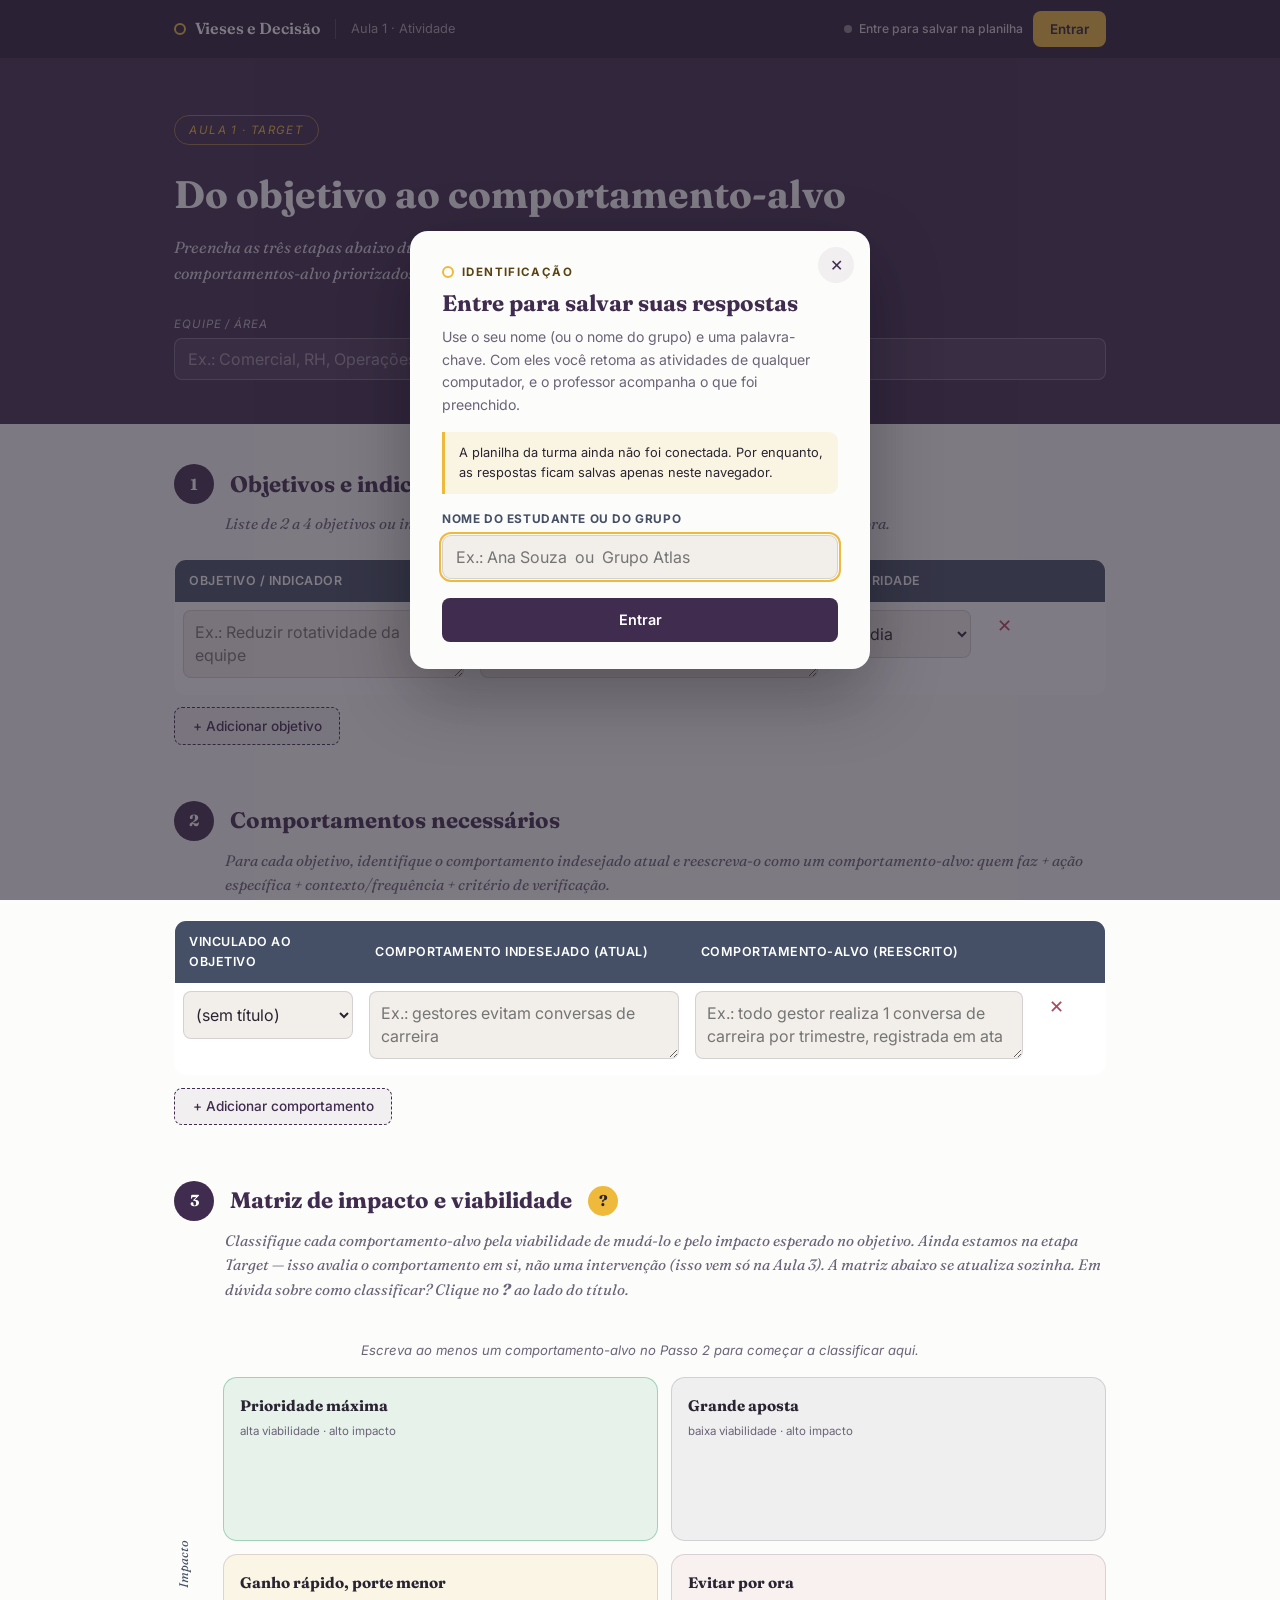
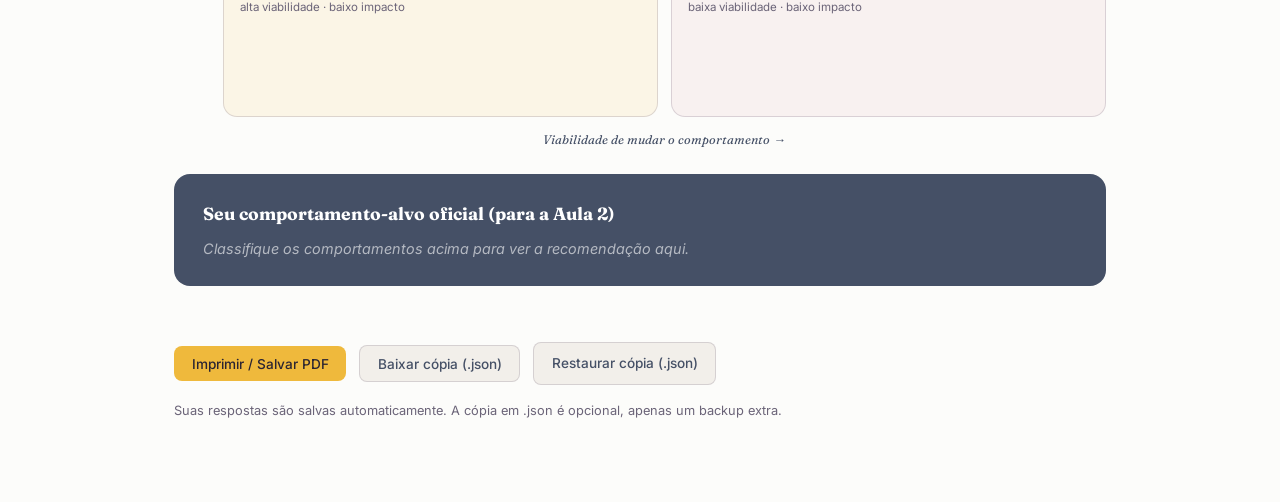
==== atividades/aula-1-comportamento-alvo.html @ 5bf4abdb "Portal da disciplina Vieses e Decisão: conteúdos, atividades com salvamento na planilha e materiais " ====
<!DOCTYPE html>
<html lang="pt-BR">
<head>
<meta charset="UTF-8">
<meta name="viewport" content="width=device-width, initial-scale=1.0">
<title>Do Objetivo ao Comportamento-Alvo — Aula 1</title>
<link href="https://fonts.googleapis.com/css2?family=Fraunces:ital,wght@0,400;0,600;0,700;1,400;1,500&family=Inter:ital,wght@0,300;0,400;0,500;0,600;1,400&display=swap" rel="stylesheet">
<link rel="stylesheet" href="../assets/css/portal.css">
<style>
  :root {
    --roxo: #402C4F;
    --roxo-tint: rgba(64,44,79,0.06);
    --azul: #455066;
    --azul-tint: rgba(69,80,102,0.08);
    --fundo: #FCFCFA;
    --fundo-alt: #F2EFEA;
    --amarelo: #EFB93C;
    --texto: #2A2432;
    --texto-muted: #6b6478;
    --branco: #FFFFFF;
    --border: rgba(64,44,79,0.16);
    --ok: rgba(52,160,107,0.12);
  }
  * { box-sizing: border-box; }
  html { -webkit-text-size-adjust: 100%; text-size-adjust: 100%; }
  html, body { overflow-x: hidden; max-width: 100%; }
  body {
    margin: 0; font-family: 'Inter', sans-serif; background: var(--fundo); color: var(--texto);
    line-height: 1.6;
  }
  .page { max-width: 980px; margin: 0 auto; padding: 0 1.5rem 5rem; }

  header.hero {
    background: var(--roxo); color: var(--branco);
    padding: clamp(2.2rem, 7vw, 3.5rem) 0 clamp(1.8rem, 5vw, 2.8rem); margin-bottom: 2.5rem;
  }
  header.hero .hero-inner { max-width: 980px; margin: 0 auto; padding: 0 1.5rem; }
  header.hero .tag {
    display: inline-block; border: 1px solid rgba(239,185,60,0.5); color: var(--amarelo);
    font-size: 0.72rem; letter-spacing: 0.12em; text-transform: uppercase; padding: 0.3rem 0.9rem;
    border-radius: 100px; margin-bottom: 1.2rem; font-style: italic;
  }
  header.hero h1 { font-family: 'Fraunces', serif; font-weight: 700; font-size: clamp(1.6rem, 4vw, 2.4rem); margin: 0 0 0.6rem; }
  header.hero p { font-family: 'Fraunces', serif; font-style: italic; color: rgba(255,255,255,0.8); max-width: 620px; margin: 0; font-size: 1rem; }

  .identifica { display: flex; gap: 1rem; flex-wrap: wrap; margin-top: 1.8rem; }
  .identifica label { font-size: 0.72rem; letter-spacing: 0.08em; text-transform: uppercase; color: rgba(255,255,255,0.65); display: block; margin-bottom: 0.3rem; font-style: italic; }
  .identifica input {
    background: rgba(255,255,255,0.08); border: 1px solid rgba(255,255,255,0.25); border-radius: 8px;
    padding: 0.6rem 0.8rem; color: var(--branco); font-family: 'Inter', sans-serif; font-size: 16px; min-width: 220px;
    width: 100%;
  }
  .identifica input::placeholder { color: rgba(255,255,255,0.45); }
  .identifica > div { flex: 1 1 220px; min-width: 0; }

  .passo { margin-bottom: 3.5rem; }
  .passo-head { display: flex; align-items: center; gap: 1rem; margin-bottom: 0.5rem; }
  .passo-num {
    width: 40px; height: 40px; border-radius: 50%; background: var(--roxo); color: var(--branco);
    display: flex; align-items: center; justify-content: center; font-family: 'Fraunces', serif; font-weight: 700; flex-shrink: 0;
  }
  .passo-head h2 { font-family: 'Fraunces', serif; font-weight: 700; font-size: 1.4rem; color: var(--roxo); margin: 0; }
  .passo-desc { font-family: 'Fraunces', serif; font-style: italic; color: var(--texto-muted); margin: 0 0 1.4rem 3.2rem; font-size: 0.95rem; }
  @media (max-width: 560px) { .passo-desc { margin-left: 0; } }

  table { width: 100%; border-collapse: collapse; background: var(--branco); border-radius: 12px; overflow: hidden; border: 1px solid var(--border); }
  thead th {
    background: var(--azul); color: var(--branco); text-align: left; font-size: 0.78rem;
    letter-spacing: 0.04em; text-transform: uppercase; padding: 0.7rem 0.9rem; font-weight: 600;
  }
  tbody td { padding: 0.5rem; border-bottom: 1px solid var(--border); vertical-align: top; }
  tbody tr:last-child td { border-bottom: none; }
  textarea, select {
    width: 100%; border: 1px solid var(--border); border-radius: 8px; padding: 0.6rem 0.7rem;
    font-family: 'Inter', sans-serif; font-size: 16px; color: var(--texto); background: var(--fundo-alt);
    resize: vertical; min-height: 48px; line-height: 1.45;
  }
  select { min-height: 48px; padding: 0.6rem 0.5rem; }
  textarea:focus, select:focus, input:focus { outline: 2px solid var(--amarelo); outline-offset: 1px; }

  .col-prioridade, .col-remove { width: 90px; }

  button {
    font-family: 'Inter', sans-serif; font-weight: 500; cursor: pointer; border: none; border-radius: 8px;
    padding: 0.6rem 1.1rem; font-size: 0.85rem; transition: transform 0.15s, opacity 0.15s;
  }
  button:hover { transform: translateY(-1px); }
  button:active { transform: translateY(0); }
  .btn-add { background: var(--roxo-tint); color: var(--roxo); border: 1px dashed var(--roxo); margin-top: 0.8rem; }
  .btn-remove { background: transparent; color: #b0475a; border: none; font-size: 1.1rem; padding: 0.3rem 0.6rem; }
  .btn-primary { background: var(--amarelo); color: var(--texto); }
  .btn-ghost { background: var(--fundo-alt); color: var(--azul); border: 1px solid var(--border); }
  label.btn-ghost { padding: 0.6rem 1.1rem; border-radius: 8px; font-size: 0.85rem; font-weight: 500; }

  .barra-acoes { display: flex; gap: 0.8rem; flex-wrap: wrap; margin-top: 1rem; align-items: center; }
  .barra-acoes .nota-backup { font-size: 0.8rem; color: var(--texto-muted); flex-basis: 100%; margin-top: 0.2rem; }

  /* MATRIZ */
  .matriz-wrap { display: grid; grid-template-columns: 36px 1fr; gap: 0.8rem; }
  .eixo-y {
    writing-mode: vertical-rl; transform: rotate(180deg); text-align: center; font-size: 0.78rem;
    color: var(--azul); font-style: italic; font-family: 'Fraunces', serif; padding: 0.5rem 0;
  }
  .matriz-col { display: flex; flex-direction: column; gap: 0.6rem; }
  .matriz-grid { display: grid; grid-template-columns: 1fr 1fr; grid-template-rows: 1fr 1fr; gap: 0.8rem; min-height: 340px; }
  .quadrante {
    border-radius: 14px; padding: 1rem; border: 1px solid var(--border); display: flex; flex-direction: column; gap: 0.6rem;
  }
  .quadrante h4 { margin: 0; font-family: 'Fraunces', serif; font-size: 0.95rem; color: var(--texto); }
  .quadrante .sub { font-size: 0.72rem; color: var(--texto-muted); margin-top: -0.4rem; }
  .quadrante .itens { display: flex; flex-wrap: wrap; gap: 0.4rem; flex: 1; align-content: flex-start; }
  .pill {
    background: var(--branco); border: 1px solid var(--border); border-radius: 100px; padding: 0.35rem 0.8rem;
    font-size: 0.78rem; max-width: 100%; cursor: default;
  }
  .q-prioridade { background: rgba(52,160,107,0.1); border-color: rgba(52,160,107,0.4); }
  .q-prioridade .pill { background: rgba(52,160,107,0.15); border-color: rgba(52,160,107,0.5); }
  .q-aposta { background: rgba(69,80,102,0.07); }
  .q-rapido { background: rgba(239,185,60,0.1); }
  .q-evitar { background: rgba(176,71,90,0.06); }
  .eixo-x { text-align: center; font-size: 0.78rem; color: var(--azul); font-style: italic; font-family: 'Fraunces', serif; margin-top: 0.2rem; }

  .classificar-lista { margin-top: 1.4rem; }
  .classificar-item {
    display: grid; grid-template-columns: 1fr 140px 140px; gap: 0.8rem; align-items: center;
    background: var(--branco); border: 1px solid var(--border); border-radius: 10px; padding: 0.7rem 0.9rem; margin-bottom: 0.6rem;
  }
  .classificar-item .texto-comp { font-size: 0.87rem; }

  .resumo-final {
    background: var(--azul); color: var(--branco); border-radius: 16px; padding: 1.6rem 1.8rem; margin-top: 1.5rem;
  }
  .resumo-final h3 { font-family: 'Fraunces', serif; margin: 0 0 0.6rem; font-size: 1.1rem; }
  .resumo-final p { margin: 0; color: rgba(255,255,255,0.85); font-size: 0.9rem; }
  .resumo-final .vazio { font-style: italic; color: rgba(255,255,255,0.6); }
  .resumo-final ul { margin: 0.6rem 0 0; padding-left: 1.2rem; }
  .resumo-final .proximo { margin-top: 1rem; font-size: 0.84rem; color: rgba(255,255,255,0.8); }
  .resumo-final .proximo a { color: var(--amarelo); font-weight: 600; }

  .empty-hint { font-size: 0.82rem; color: var(--texto-muted); font-style: italic; padding: 1rem; text-align: center; }

  .btn-ajuda {
    width: 30px; height: 30px; border-radius: 50%; background: var(--amarelo); color: var(--texto);
    font-family: 'Fraunces', serif; font-weight: 700; font-size: 0.95rem; padding: 0; line-height: 1;
    display: flex; align-items: center; justify-content: center; flex-shrink: 0;
  }

  .modal-overlay {
    display: none; position: fixed; inset: 0; background: rgba(42,36,50,0.55); z-index: 500;
    align-items: center; justify-content: center; padding: 1.5rem;
  }
  .modal-overlay.aberto { display: flex; }
  .modal-box {
    background: var(--fundo); border-radius: 18px; max-width: 720px; width: 100%; max-height: 85vh;
    overflow-y: auto; padding: 2rem 2.2rem; position: relative; box-shadow: 0 20px 60px rgba(0,0,0,0.25);
  }
  .modal-fechar {
    position: absolute; top: 1.2rem; right: 1.2rem; width: 34px; height: 34px; border-radius: 50%;
    background: var(--roxo-tint); color: var(--roxo); font-size: 1.1rem; padding: 0;
  }
  .modal-box h3 { font-family: 'Fraunces', serif; color: var(--roxo); font-size: 1.3rem; margin: 0 0 1.4rem; }
  .modal-secao { margin-bottom: 1.6rem; }
  .modal-secao h4 {
    font-family: 'Fraunces', serif; font-size: 1.02rem; color: var(--azul); margin: 0 0 0.7rem;
    display: flex; align-items: center; gap: 0.6rem;
  }
  .modal-secao h4 .dot { width: 10px; height: 10px; border-radius: 50%; display: inline-block; }
  .criterio-grid { display: grid; grid-template-columns: 1fr 1fr; gap: 1rem; }
  .criterio-card {
    background: var(--branco); border: 1px solid var(--border); border-radius: 12px; padding: 1rem 1.1rem;
  }
  .criterio-card strong { display: block; color: var(--texto); font-size: 0.9rem; margin-bottom: 0.4rem; }
  .criterio-card p { margin: 0 0 0.6rem; font-size: 0.84rem; color: var(--texto-muted); line-height: 1.6; }
  .criterio-card ul { margin: 0; padding-left: 1.1rem; font-size: 0.82rem; color: var(--texto-muted); }
  .criterio-card li { margin-bottom: 0.3rem; }
  .modal-pergunta {
    background: var(--fundo-alt); border-left: 3px solid var(--amarelo); border-radius: 0 10px 10px 0;
    padding: 0.8rem 1rem; font-size: 0.84rem; color: var(--texto-muted); margin-top: 0.8rem;
  }
  @media (max-width: 640px) { .criterio-grid { grid-template-columns: 1fr; } }

  .impressao-caixa { display: none; }

  @media print {
    .no-print { display: none !important; }
    html, body { font-size: 13px; }
    header.hero { background: var(--roxo) !important; -webkit-print-color-adjust: exact; print-color-adjust: exact; padding: 1.6rem 0 1.3rem; margin-bottom: 1.4rem; }
    header.hero h1 { font-size: 1.4rem; }
    header.hero p { font-size: 0.82rem; }
    body { background: white; overflow-x: visible; }
    .quadrante, .resumo-final { -webkit-print-color-adjust: exact; print-color-adjust: exact; }
    .passo { margin-bottom: 1.5rem; page-break-inside: avoid; break-inside: avoid; }
    .passo-head h2 { font-size: 1.05rem; }
    .passo-num { width: 28px; height: 28px; font-size: 0.85rem; }
    .passo-desc { font-size: 0.78rem; margin-left: 2.4rem; margin-bottom: 0.8rem; }
    .quadrante, .classificar-item, .criterio-card { page-break-inside: avoid; break-inside: avoid; }

    table.tabela-responsiva { display: table !important; table-layout: fixed !important; width: 100% !important; border: 1px solid var(--border) !important; background: var(--branco) !important; }
    table.tabela-responsiva thead { display: table-header-group !important; }
    table.tabela-responsiva tbody { display: table-row-group !important; }
    table.tabela-responsiva tr { display: table-row !important; background: none !important; border: none !important; margin: 0 !important; padding: 0 !important; }
    table.tabela-responsiva td { display: table-cell !important; border-bottom: 1px solid var(--border) !important; padding: 0.4rem 0.45rem !important; vertical-align: top !important; }
    table.tabela-responsiva td[data-label]::before { content: none !important; }
    table.tabela-responsiva td.col-remove { display: none !important; }
    .col-prioridade, .col-remove { width: 90px !important; }
    thead th { font-size: 0.62rem; padding: 0.45rem 0.5rem !important; }

    textarea, select { display: none !important; }
    .impressao-caixa {
      display: block !important; white-space: pre-wrap; word-break: break-word; overflow-wrap: break-word;
      font-family: 'Inter', sans-serif; font-size: 10.5px; line-height: 1.4; color: var(--texto);
      padding: 0.3rem 0.4rem; border: 1px solid var(--border); border-radius: 5px; background: var(--fundo-alt);
    }

    .classificar-item { grid-template-columns: 1fr 120px 120px !important; padding: 0.5rem 0.6rem !important; gap: 0.5rem !important; }
    .classificar-item .texto-comp { font-size: 0.74rem; }
    .matriz-grid { grid-template-columns: 1fr 1fr !important; grid-template-rows: 1fr 1fr !important; gap: 0.5rem !important; min-height: 0 !important; }
    .quadrante { padding: 0.6rem !important; gap: 0.35rem !important; }
    .quadrante h4 { font-size: 0.8rem; }
    .quadrante .sub { font-size: 0.6rem; }
    .pill { font-size: 0.65rem; padding: 0.25rem 0.55rem; }

    .resumo-final { padding: 0.9rem 1.1rem; margin-top: 0.9rem; }
    .resumo-final h3 { font-size: 0.92rem; }
    .resumo-final p, .resumo-final li { font-size: 0.76rem; }
  }
  @media (max-width: 760px) {
    .classificar-item { grid-template-columns: 1fr; }
    .matriz-grid { grid-template-columns: 1fr; }

    table.tabela-responsiva { border: none; background: transparent; }
    table.tabela-responsiva thead { display: none; }
    table.tabela-responsiva, table.tabela-responsiva tbody, table.tabela-responsiva tr, table.tabela-responsiva td {
      display: block; width: 100%;
    }
    table.tabela-responsiva tr {
      background: var(--branco); border: 1px solid var(--border); border-radius: 12px;
      padding: 0.9rem; margin-bottom: 0.9rem;
    }
    table.tabela-responsiva td { border-bottom: none; padding: 0.5rem 0; }
    table.tabela-responsiva td[data-label]::before {
      content: attr(data-label); display: block; font-size: 0.72rem; font-weight: 600;
      text-transform: uppercase; letter-spacing: 0.04em; color: var(--texto-muted); margin-bottom: 0.35rem;
    }
    table.tabela-responsiva td.col-remove { width: 100%; padding-top: 0; text-align: right; }
    .col-prioridade, .col-remove { width: auto; }

    .modal-box { padding: 1.5rem 1.3rem; max-height: 90vh; }
    .barra-acoes { flex-direction: column; align-items: stretch; }
    .barra-acoes button, .barra-acoes label { width: 100%; text-align: center; justify-content: center; }
  }

  @media (max-width: 600px) {
    .btn-remove { min-width: 44px; min-height: 44px; font-size: 1.3rem; }
    .btn-ajuda { width: 40px; height: 40px; font-size: 1.05rem; }
    .modal-fechar { width: 40px; height: 40px; }
  }
</style>
</head>
<body>

<header class="hero">
  <div class="hero-inner">
    <div class="tag">Aula 1 · Target</div>
    <h1>Do objetivo ao comportamento-alvo</h1>
    <p>Preencha as três etapas abaixo durante a aula. Ao final, você sai com 1-2 comportamentos-alvo priorizados, prontos para o diagnóstico da Aula 2.</p>
    <div class="vd-print-id"></div>
    <div class="identifica no-print">
      <div><label for="campoEquipe">Equipe / Área</label><input id="campoEquipe" type="text" placeholder="Ex.: Comercial, RH, Operações..."></div>
    </div>
  </div>
</header>

<div class="page">

  <section class="passo">
    <div class="passo-head"><div class="passo-num">1</div><h2>Objetivos e indicadores</h2></div>
    <p class="passo-desc">Liste de 2 a 4 objetivos ou indicadores da sua gestão que precisam de uma mudança drástica agora.</p>
    <table id="tabelaObjetivos" class="tabela-responsiva">
      <thead><tr><th style="width:32%">Objetivo / indicador</th><th style="width:38%">Por que precisa mudar agora</th><th class="col-prioridade">Prioridade</th><th class="col-remove no-print"></th></tr></thead>
      <tbody id="corpoObjetivos"></tbody>
    </table>
    <button class="btn-add no-print" onclick="addObjetivo()">+ Adicionar objetivo</button>
  </section>

  <section class="passo">
    <div class="passo-head"><div class="passo-num">2</div><h2>Comportamentos necessários</h2></div>
    <p class="passo-desc">Para cada objetivo, identifique o comportamento indesejado atual e reescreva-o como um comportamento-alvo: quem faz + ação específica + contexto/frequência + critério de verificação.</p>
    <table id="tabelaComportamentos" class="tabela-responsiva">
      <thead><tr><th style="width:20%">Vinculado ao objetivo</th><th style="width:35%">Comportamento indesejado (atual)</th><th style="width:37%">Comportamento-alvo (reescrito)</th><th class="col-remove no-print"></th></tr></thead>
      <tbody id="corpoComportamentos"></tbody>
    </table>
    <button class="btn-add no-print" onclick="addComportamento()">+ Adicionar comportamento</button>
  </section>

  <section class="passo">
    <div class="passo-head">
      <div class="passo-num">3</div><h2>Matriz de impacto e viabilidade</h2>
      <button class="btn-ajuda no-print" onclick="abrirAjuda()" title="O que significa viabilidade e impacto alto/baixo?">?</button>
    </div>
    <p class="passo-desc">Classifique cada comportamento-alvo pela viabilidade de mudá-lo e pelo impacto esperado no objetivo. Ainda estamos na etapa Target — isso avalia o comportamento em si, não uma intervenção (isso vem só na Aula 3). A matriz abaixo se atualiza sozinha. Em dúvida sobre como classificar? Clique no <strong>?</strong> ao lado do título.</p>

    <div id="listaClassificar" class="classificar-lista"></div>

    <div class="matriz-wrap">
      <div class="eixo-y">Impacto</div>
      <div class="matriz-col">
        <div class="matriz-grid">
          <div class="quadrante q-prioridade">
            <h4>Prioridade máxima</h4>
            <div class="sub">alta viabilidade · alto impacto</div>
            <div class="itens" id="q-alta-alto"></div>
          </div>
          <div class="quadrante q-aposta">
            <h4>Grande aposta</h4>
            <div class="sub">baixa viabilidade · alto impacto</div>
            <div class="itens" id="q-baixa-alto"></div>
          </div>
          <div class="quadrante q-rapido">
            <h4>Ganho rápido, porte menor</h4>
            <div class="sub">alta viabilidade · baixo impacto</div>
            <div class="itens" id="q-alta-baixo"></div>
          </div>
          <div class="quadrante q-evitar">
            <h4>Evitar por ora</h4>
            <div class="sub">baixa viabilidade · baixo impacto</div>
            <div class="itens" id="q-baixa-baixo"></div>
          </div>
        </div>
        <div class="eixo-x">Viabilidade de mudar o comportamento →</div>
      </div>
    </div>

    <div class="resumo-final">
      <h3>Seu comportamento-alvo oficial (para a Aula 2)</h3>
      <div id="resumoTexto"><p class="vazio">Classifique os comportamentos acima para ver a recomendação aqui.</p></div>
    </div>
  </section>

  <div class="barra-acoes no-print">
    <button class="btn-primary" onclick="imprimirDocumento()">Imprimir / Salvar PDF</button>
    <button class="btn-ghost" onclick="exportarJSON()">Baixar cópia (.json)</button>
    <label class="btn-ghost" style="display:inline-flex;align-items:center;cursor:pointer;">Restaurar cópia (.json)
      <input type="file" accept=".json" onchange="importarJSON(event)" style="display:none">
    </label>
    <span class="nota-backup">Suas respostas são salvas automaticamente. A cópia em .json é opcional, apenas um backup extra.</span>
  </div>

</div>

<div class="modal-overlay no-print" id="modalAjuda">
  <div class="modal-box">
    <button class="modal-fechar" onclick="fecharAjuda()" title="Fechar">✕</button>
    <h3>Como classificar viabilidade e impacto</h3>
    <p style="font-size:0.85rem; color:var(--texto-muted); margin:-0.8rem 0 1.6rem;">Estamos na etapa <strong>Target</strong> do método — avaliando se vale a pena levar <em>este comportamento</em> adiante, e não uma intervenção (isso só existe a partir da Aula 3). Por isso os critérios abaixo falam da facilidade de mudar o comportamento em si, não do custo de uma solução ainda não desenhada.</p>

    <div class="modal-secao">
      <h4><span class="dot" style="background:var(--azul)"></span>Viabilidade de mudar o comportamento</h4>
      <div class="criterio-grid">
        <div class="criterio-card">
          <strong>Viabilidade alta</strong>
          <p>Sua equipe/organização tem capacidade de atuar no ambiente onde o comportamento acontece, e o grupo-alvo não está fundamentalmente resistente.</p>
          <ul>
            <li>Você (ou sua área) consegue influenciar o ambiente onde o comportamento ocorre</li>
            <li>O grupo está "em cima do muro", não fundamentalmente contrário a mudar</li>
            <li>Não exige desenvolver uma habilidade nova e complexa</li>
            <li>É um comportamento pontual, ou não depende de coordenar muitas pessoas/áreas ao mesmo tempo</li>
          </ul>
        </div>
        <div class="criterio-card">
          <strong>Viabilidade baixa</strong>
          <p>Mudar esse comportamento está fora do alcance direto da sua equipe, ou esbarra em resistência real do grupo.</p>
          <ul>
            <li>Você não controla o ambiente onde o comportamento acontece</li>
            <li>O grupo-alvo se opõe abertamente a mudar (não é só falta de lembrete ou de facilidade)</li>
            <li>Exige esforço grande e sustentado, ou uma habilidade nova difícil de adquirir</li>
            <li>Depende de coordenar várias pessoas ou áreas diferentes ao mesmo tempo</li>
          </ul>
        </div>
      </div>
      <div class="modal-pergunta">Pergunta-guia: <em>"Eu (ou minha equipe) consigo influenciar o ambiente onde esse comportamento acontece? O grupo está aberto a mudar, ou é uma questão de convicção enraizada?"</em></div>
    </div>

    <div class="modal-secao">
      <h4><span class="dot" style="background:var(--roxo)"></span>Impacto esperado</h4>
      <div class="criterio-grid">
        <div class="criterio-card">
          <strong>Impacto alto</strong>
          <p>Mesmo uma mudança pequena nesse comportamento já representaria progresso real e visível rumo ao objetivo do Passo 1.</p>
          <ul>
            <li>Afeta diretamente o objetivo/indicador prioritário mapeado no Passo 1</li>
            <li>Uma mudança marginal já seria vista como sucesso por quem acompanha o indicador</li>
            <li>Atinge um número significativo de pessoas, ou é praticado por muita gente hoje</li>
          </ul>
        </div>
        <div class="criterio-card">
          <strong>Impacto baixo</strong>
          <p>O efeito sobre o objetivo é indireto, marginal demais para ser notado, ou afeta pouquíssimas pessoas.</p>
          <ul>
            <li>Efeito indireto ou de segunda ordem sobre o indicador do Passo 1</li>
            <li>Mesmo mudando bastante, dificilmente alguém chamaria isso de progresso relevante</li>
            <li>Atinge poucas pessoas, ou é um comportamento raro no grupo</li>
          </ul>
        </div>
      </div>
      <div class="modal-pergunta">Pergunta-guia: <em>"Se esse comportamento mudasse só um pouco — não 100% das pessoas — isso já contaria como progresso real no objetivo do Passo 1?"</em></div>
    </div>

    <div class="modal-secao" style="margin-bottom:0;">
      <h4><span class="dot" style="background:var(--amarelo)"></span>Lembrete</h4>
      <p style="font-size:0.86rem; color:var(--texto-muted); margin:0;">Nem sempre o comportamento mais impactante é o melhor para começar — se a viabilidade for baixa, ele pode não sair do papel. Por isso o quadrante "prioridade máxima" busca <strong>alta viabilidade</strong>, não necessariamente o maior impacto possível. Comportamentos de alto impacto e baixa viabilidade não são descartados — são "grandes apostas" para revisitar depois, com mais tempo ou mais apoio.</p>
    </div>
  </div>
</div>

<script src="../assets/js/config.js"></script>
<script src="../assets/js/portal.js"></script>
<script>
const esc = VD.esc;
function abrirAjuda() { document.getElementById('modalAjuda').classList.add('aberto'); }
function fecharAjuda() { document.getElementById('modalAjuda').classList.remove('aberto'); }
document.getElementById('modalAjuda').addEventListener('click', (e) => { if (e.target.id === 'modalAjuda') fecharAjuda(); });
document.addEventListener('keydown', (e) => { if (e.key === 'Escape') fecharAjuda(); });

const PRIORIDADE = { alta: 'Alta', media: 'Média', baixa: 'Baixa' };
const QUADRANTE = { 'alta-alto': 'Prioridade máxima', 'baixa-alto': 'Grande aposta', 'alta-baixo': 'Ganho rápido, porte menor', 'baixa-baixo': 'Evitar por ora' };

let objetivos = [];
let comportamentos = [];
let seq = 0;
function novoId() { return 'id' + (seq++); }

function addObjetivo(data) {
  const o = data || { id: novoId(), texto: '', motivo: '', prioridade: 'media' };
  objetivos.push(o);
  renderObjetivos();
  renderComportamentos();
}
function removeObjetivo(id) {
  objetivos = objetivos.filter(o => o.id !== id);
  renderObjetivos();
  renderComportamentos();
}
function renderObjetivos() {
  const body = document.getElementById('corpoObjetivos');
  body.innerHTML = '';
  if (objetivos.length === 0) {
    body.innerHTML = '<tr><td colspan="4" class="empty-hint">Nenhum objetivo ainda. Clique em "Adicionar objetivo".</td></tr>';
    return;
  }
  objetivos.forEach(o => {
    const tr = document.createElement('tr');
    tr.innerHTML = `
      <td data-label="Objetivo / indicador"><textarea placeholder="Ex.: Reduzir rotatividade da equipe">${esc(o.texto)}</textarea></td>
      <td data-label="Por que precisa mudar agora"><textarea placeholder="Ex.: já perdemos 3 pessoas-chave este trimestre">${esc(o.motivo)}</textarea></td>
      <td data-label="Prioridade" class="col-prioridade">
        <select>
          <option value="alta" ${o.prioridade==='alta'?'selected':''}>Alta</option>
          <option value="media" ${o.prioridade==='media'?'selected':''}>Média</option>
          <option value="baixa" ${o.prioridade==='baixa'?'selected':''}>Baixa</option>
        </select>
      </td>
      <td class="no-print col-remove"><button class="btn-remove" title="Remover" onclick="removeObjetivo('${o.id}')">✕</button></td>`;
    const [taTexto, taMotivo] = tr.querySelectorAll('textarea');
    const sel = tr.querySelector('select');
    taTexto.oninput = () => { o.texto = taTexto.value; renderComportamentos(); };
    taMotivo.oninput = () => { o.motivo = taMotivo.value; };
    sel.onchange = () => { o.prioridade = sel.value; };
    body.appendChild(tr);
  });
}

function addComportamento(data) {
  const c = data || { id: novoId(), objetivoId: objetivos[0]?.id || '', indesejado: '', alvo: '', viabilidade: '', impacto: '' };
  comportamentos.push(c);
  renderComportamentos();
  renderMatriz();
}
function removeComportamento(id) {
  comportamentos = comportamentos.filter(c => c.id !== id);
  renderComportamentos();
  renderMatriz();
}
function renderComportamentos() {
  const body = document.getElementById('corpoComportamentos');
  body.innerHTML = '';
  if (comportamentos.length === 0) {
    body.innerHTML = '<tr><td colspan="4" class="empty-hint">Nenhum comportamento ainda. Clique em "Adicionar comportamento".</td></tr>';
    return;
  }
  comportamentos.forEach(c => {
    const tr = document.createElement('tr');
    const opcoesObjetivo = objetivos.map(o => `<option value="${o.id}" ${c.objetivoId===o.id?'selected':''}>${esc((o.texto || '(sem título)').slice(0,40))}</option>`).join('');
    tr.innerHTML = `
      <td data-label="Vinculado ao objetivo"><select>${opcoesObjetivo || '<option value="">Nenhum objetivo cadastrado</option>'}</select></td>
      <td data-label="Comportamento indesejado (atual)"><textarea placeholder="Ex.: gestores evitam conversas de carreira">${esc(c.indesejado)}</textarea></td>
      <td data-label="Comportamento-alvo (reescrito)"><textarea placeholder="Ex.: todo gestor realiza 1 conversa de carreira por trimestre, registrada em ata">${esc(c.alvo)}</textarea></td>
      <td class="no-print col-remove"><button class="btn-remove" title="Remover" onclick="removeComportamento('${c.id}')">✕</button></td>`;
    const sel = tr.querySelector('select');
    const [taInd, taAlvo] = tr.querySelectorAll('textarea');
    // se o objetivo vinculado foi removido, passa a valer o que aparece selecionado
    if (sel.value !== c.objetivoId) c.objetivoId = sel.value;
    sel.onchange = () => { c.objetivoId = sel.value; };
    taInd.oninput = () => { c.indesejado = taInd.value; };
    taAlvo.oninput = () => { c.alvo = taAlvo.value; renderMatriz(); };
    body.appendChild(tr);
  });
}

function renderMatriz() {
  const lista = document.getElementById('listaClassificar');
  lista.innerHTML = '';
  const comAlvo = comportamentos.filter(c => c.alvo && c.alvo.trim().length > 0);
  if (comAlvo.length === 0) {
    lista.innerHTML = '<div class="empty-hint">Escreva ao menos um comportamento-alvo no Passo 2 para começar a classificar aqui.</div>';
  }
  comAlvo.forEach(c => {
    const row = document.createElement('div');
    row.className = 'classificar-item';
    row.innerHTML = `
      <div class="texto-comp">${esc(c.alvo)}</div>
      <select data-tipo="viabilidade" aria-label="Viabilidade">
        <option value="">Viabilidade...</option>
        <option value="alta" ${c.viabilidade==='alta'?'selected':''}>Viabilidade alta</option>
        <option value="baixa" ${c.viabilidade==='baixa'?'selected':''}>Viabilidade baixa</option>
      </select>
      <select data-tipo="impacto" aria-label="Impacto">
        <option value="">Impacto...</option>
        <option value="alto" ${c.impacto==='alto'?'selected':''}>Impacto alto</option>
        <option value="baixo" ${c.impacto==='baixo'?'selected':''}>Impacto baixo</option>
      </select>`;
    const selViabilidade = row.querySelector('[data-tipo="viabilidade"]');
    const selImpacto = row.querySelector('[data-tipo="impacto"]');
    selViabilidade.onchange = () => { c.viabilidade = selViabilidade.value; posicionarQuadrantes(); };
    selImpacto.onchange = () => { c.impacto = selImpacto.value; posicionarQuadrantes(); };
    lista.appendChild(row);
  });
  posicionarQuadrantes();
}

function posicionarQuadrantes() {
  const quads = { 'alta-alto': [], 'baixa-alto': [], 'alta-baixo': [], 'baixa-baixo': [] };
  comportamentos.forEach(c => {
    if (!c.alvo || !c.viabilidade || !c.impacto) return;
    quads[`${c.viabilidade}-${c.impacto}`].push(c.alvo);
  });
  Object.keys(quads).forEach(k => {
    document.getElementById('q-' + k).innerHTML = quads[k].map(t => `<span class="pill">${esc(t)}</span>`).join('');
  });

  const resumo = document.getElementById('resumoTexto');
  if (quads['alta-alto'].length > 0) {
    resumo.innerHTML = `<p>Estes caem em "prioridade máxima" (alta viabilidade, alto impacto) — são os melhores candidatos para levar à Aula 2:</p><ul>${quads['alta-alto'].map(t=>`<li>${esc(t)}</li>`).join('')}</ul>
      <p class="proximo no-print">Na <a href="aula-2-barreiras.html">atividade da Aula 2</a>, use o botão “Trazer da Aula 1” para começar o diagnóstico a partir daqui.</p>`;
  } else {
    resumo.innerHTML = '<p class="vazio">Classifique os comportamentos acima para ver a recomendação aqui.</p>';
  }
}

/* ======= Estado: coletar / aplicar / resumo (usados pelo salvamento automático) ======= */
function coletar() {
  return {
    equipe: document.getElementById('campoEquipe').value,
    objetivos: objetivos.map(o => ({ id: o.id, texto: o.texto, motivo: o.motivo, prioridade: o.prioridade })),
    comportamentos: comportamentos.map(c => ({ id: c.id, objetivoId: c.objetivoId, indesejado: c.indesejado, alvo: c.alvo, viabilidade: c.viabilidade, impacto: c.impacto }))
  };
}

function aplicar(d) {
  d = d || {};
  document.getElementById('campoEquipe').value = d.equipe || '';
  seq = 0;
  const mapa = {};
  const idOk = (id) => typeof id === 'string' && /^id\d+$/.test(id);
  const todos = [...(d.objetivos || []), ...(d.comportamentos || [])];
  todos.forEach(x => { if (idOk(x.id)) seq = Math.max(seq, parseInt(x.id.slice(2), 10) + 1); });
  const fixar = (id) => { if (idOk(id)) return id; if (!mapa[id]) mapa[id] = novoId(); return mapa[id]; };
  objetivos = (d.objetivos || []).map(o => ({
    id: fixar(o.id), texto: String(o.texto || ''), motivo: String(o.motivo || ''),
    prioridade: ['alta', 'media', 'baixa'].includes(o.prioridade) ? o.prioridade : 'media'
  }));
  comportamentos = (d.comportamentos || []).map(c => ({
    id: fixar(c.id), objetivoId: c.objetivoId ? fixar(c.objetivoId) : '', indesejado: String(c.indesejado || ''), alvo: String(c.alvo || ''),
    viabilidade: ['alta', 'baixa'].includes(c.viabilidade) ? c.viabilidade : '',
    impacto: ['alto', 'baixo'].includes(c.impacto) ? c.impacto : ''
  }));
  if (!objetivos.length && !comportamentos.length) {
    objetivos.push({ id: novoId(), texto: '', motivo: '', prioridade: 'media' });
    comportamentos.push({ id: novoId(), objetivoId: objetivos[0].id, indesejado: '', alvo: '', viabilidade: '', impacto: '' });
  }
  renderObjetivos(); renderComportamentos(); renderMatriz();
}

function resumo(d) {
  const R = [];
  const S1 = '1. Objetivos e indicadores', S2 = '2. Comportamentos necessários', S3 = '3. Matriz de impacto e viabilidade';
  R.push(['Identificação', 'Equipe / Área', d.equipe || '—']);
  const objs = d.objetivos || [];
  objs.filter(o => (o.texto + o.motivo).trim()).forEach((o, i) => {
    R.push([S1, 'Objetivo ' + (i + 1), [o.texto || '—', 'Por que precisa mudar agora: ' + (o.motivo || '—'), 'Prioridade: ' + (PRIORIDADE[o.prioridade] || '—')].join('\n')]);
  });
  const comps = (d.comportamentos || []).filter(c => (c.indesejado + c.alvo).trim());
  comps.forEach((c, i) => {
    const obj = objs.find(o => o.id === c.objetivoId);
    R.push([S2, 'Comportamento ' + (i + 1), [
      'Objetivo vinculado: ' + ((obj && obj.texto) || '—'),
      'Comportamento indesejado (atual): ' + (c.indesejado || '—'),
      'Comportamento-alvo (reescrito): ' + (c.alvo || '—')
    ].join('\n')]);
  });
  comps.filter(c => (c.alvo || '').trim()).forEach(c => {
    const q = c.viabilidade && c.impacto ? QUADRANTE[c.viabilidade + '-' + c.impacto] : 'não classificado';
    R.push([S3, c.alvo, 'Viabilidade: ' + (c.viabilidade || '—') + ' · Impacto: ' + (c.impacto || '—') + ' → ' + q]);
  });
  const prior = comps.filter(c => c.alvo && c.viabilidade === 'alta' && c.impacto === 'alto').map(c => '• ' + c.alvo);
  R.push(['Resultado', 'Comportamento-alvo oficial (para a Aula 2)', prior.length ? prior.join('\n') : '—']);
  return R;
}

/* ======= Impressão ======= */
function ajustarParaImpressao() {
  if (document.querySelector('.impressao-caixa')) return;
  document.querySelectorAll('#tabelaObjetivos textarea, #tabelaComportamentos textarea').forEach(ta => {
    const div = document.createElement('div');
    div.className = 'impressao-caixa';
    div.textContent = (ta.value && ta.value.trim()) ? ta.value : '—';
    ta.style.display = 'none';
    ta.insertAdjacentElement('afterend', div);
  });
  document.querySelectorAll('#tabelaObjetivos select, #tabelaComportamentos select, #listaClassificar select').forEach(sel => {
    const opt = sel.options[sel.selectedIndex];
    const div = document.createElement('div');
    div.className = 'impressao-caixa';
    div.textContent = opt ? opt.text : '—';
    sel.style.display = 'none';
    sel.insertAdjacentElement('afterend', div);
  });
}
function restaurarAposImpressao() {
  document.querySelectorAll('.impressao-caixa').forEach(div => div.remove());
  document.querySelectorAll('#tabelaObjetivos textarea, #tabelaComportamentos textarea, #tabelaObjetivos select, #tabelaComportamentos select, #listaClassificar select').forEach(el => {
    el.style.display = '';
  });
}
function imprimirDocumento() {
  ajustarParaImpressao();
  setTimeout(() => window.print(), 60);
}
window.addEventListener('beforeprint', ajustarParaImpressao);
window.addEventListener('afterprint', restaurarAposImpressao);

/* ======= Cópia de segurança em arquivo ======= */
function exportarJSON() {
  const s = VD.sessao();
  const dados = Object.assign({ ferramenta: 'aula1', nome: s ? s.nome : '', turma: s ? s.turma : '' }, coletar(), { exportadoEm: new Date().toISOString() });
  const blob = new Blob([JSON.stringify(dados, null, 2)], { type: 'application/json' });
  const url = URL.createObjectURL(blob);
  const a = document.createElement('a');
  const nomeArq = (dados.nome || 'aula1').toLowerCase().normalize('NFD').replace(/[̀-ͯ]/g, '').replace(/[^a-z0-9]+/g,'-');
  a.href = url; a.download = `comportamento-alvo-${nomeArq}.json`;
  document.body.appendChild(a); a.click(); document.body.removeChild(a);
  URL.revokeObjectURL(url);
}
function importarJSON(event) {
  const file = event.target.files[0];
  if (!file) return;
  const reader = new FileReader();
  reader.onload = (e) => {
    try {
      const dados = JSON.parse(e.target.result);
      if (!confirm('Substituir as respostas atuais pelas do arquivo?')) return;
      aplicar(dados);
      ctl.salvarAgora();
    } catch (err) {
      alert('Não foi possível ler este arquivo. Verifique se é um .json exportado por esta mesma ferramenta.');
    }
  };
  reader.readAsText(file);
  event.target.value = '';
}

/* ======= Salvamento automático (planilha + navegador) ======= */
const ctl = VD.ferramenta({
  id: 'aula1',
  titulo: 'Aula 1 · Do objetivo ao comportamento-alvo',
  crumb: 'Aula 1 · Atividade',
  coletar, aplicar, resumo,
  infoImpressao: () => { const e = document.getElementById('campoEquipe').value.trim(); return e ? 'Equipe/Área: ' + e : ''; }
});
</script>
</body>
</html>
---- assets/css/portal.css ----
/* =========================================================
   Portal Vieses e Decisão — componentes compartilhados
   (barra superior, sessão, status de salvamento, modal)
   Tudo prefixado com "vd-" para não colidir com o CSS
   próprio de cada ferramenta e de cada material.
   ========================================================= */
:root {
  --vd-roxo: #402C4F;
  --vd-roxo-deep: #2C1E37;
  --vd-roxo-tint: rgba(64,44,79,0.06);
  --vd-azul: #455066;
  --vd-fundo: #FCFCFA;
  --vd-fundo-alt: #F2EFEA;
  --vd-amarelo: #EFB93C;
  --vd-amarelo-ink: #5B4212;
  --vd-texto: #2A2432;
  --vd-muted: #6b6478;
  --vd-border: rgba(64,44,79,0.16);
  --vd-ok: #2f8f5f;
  --vd-erro: #b0475a;
  --vd-display: 'Fraunces', Georgia, serif;
  --vd-body: 'Inter', -apple-system, 'Segoe UI', sans-serif;
}

/* ---------- Barra superior ---------- */
.vd-topbar {
  position: sticky; top: 0; z-index: 400;
  background: var(--vd-roxo-deep); color: #fff;
  font-family: var(--vd-body);
  border-bottom: 1px solid rgba(255,255,255,0.08);
}
.vd-topbar-inner {
  max-width: 980px; margin: 0 auto; padding: 0 1.5rem; height: 58px;
  display: flex; align-items: center; justify-content: space-between; gap: 1rem;
}
.vd-left { display: flex; align-items: center; gap: 0.9rem; min-width: 0; }
.vd-brand {
  display: inline-flex; align-items: center; gap: 0.55rem; color: #fff; text-decoration: none;
  font-family: var(--vd-display); font-weight: 600; font-size: 1rem; white-space: nowrap;
}
.vd-brand:hover { color: var(--vd-amarelo); }
.vd-dot { width: 12px; height: 12px; border-radius: 50%; border: 2px solid var(--vd-amarelo); flex-shrink: 0; display: inline-block; }
.vd-crumb {
  font-size: 0.8rem; color: rgba(255,255,255,0.6); white-space: nowrap; overflow: hidden; text-overflow: ellipsis;
  padding-left: 0.9rem; border-left: 1px solid rgba(255,255,255,0.18);
}
.vd-right { display: flex; align-items: center; gap: 0.6rem; flex-shrink: 0; position: relative; }

/* botões próprios do portal — redefinem tudo para não herdar o CSS das ferramentas */
.vd-btn {
  font-family: var(--vd-body); font-weight: 600; font-size: 0.84rem; line-height: 1.2;
  border-radius: 8px; padding: 0.55rem 1rem; min-height: 0; cursor: pointer;
  border: 1px solid transparent; transition: background .15s, border-color .15s, color .15s;
  transform: none !important; display: inline-flex; align-items: center; justify-content: center; gap: 0.45rem;
  text-decoration: none;
}
.vd-btn-amarelo { background: var(--vd-amarelo); color: var(--vd-texto); }
.vd-btn-amarelo:hover { background: #f5c968; }
.vd-btn-roxo { background: var(--vd-roxo); color: #fff; }
.vd-btn-roxo:hover { background: var(--vd-roxo-deep); }
.vd-btn-claro { background: transparent; color: #fff; border-color: rgba(255,255,255,0.3); }
.vd-btn-claro:hover { border-color: var(--vd-amarelo); color: var(--vd-amarelo); }
.vd-btn-ghost { background: var(--vd-fundo-alt); color: var(--vd-azul); border-color: var(--vd-border); }
.vd-btn-ghost:hover { border-color: var(--vd-azul); }
.vd-btn-link { background: none; border: none; color: var(--vd-azul); text-decoration: underline; padding: 0.3rem 0; font-weight: 600; }
.vd-btn:disabled { opacity: 0.55; cursor: default; }
.vd-btn:focus-visible { outline: 2px solid var(--vd-amarelo); outline-offset: 2px; }

/* ---------- Status de salvamento ---------- */
.vd-status {
  display: inline-flex; align-items: center; gap: 0.45rem; font-size: 0.76rem; font-weight: 500;
  color: rgba(255,255,255,0.78); white-space: nowrap;
}
.vd-status[hidden] { display: none; }
.vd-status::before { content: ''; width: 8px; height: 8px; border-radius: 50%; background: rgba(255,255,255,0.4); flex-shrink: 0; }
.vd-status[data-estado="ok"]::before { background: #4cc38a; }
.vd-status[data-estado="salvando"]::before { background: var(--vd-amarelo); animation: vd-pulse 1s infinite; }
.vd-status[data-estado="pendente"]::before { background: var(--vd-amarelo); }
.vd-status[data-estado="erro"]::before { background: #ef6b7f; }
.vd-status[data-estado="local"]::before { background: rgba(255,255,255,0.45); }
@keyframes vd-pulse { 50% { opacity: 0.35; } }

/* ---------- Chip do usuário + menu ---------- */
.vd-user {
  display: inline-flex; align-items: center; gap: 0.5rem; background: rgba(255,255,255,0.08);
  border: 1px solid rgba(255,255,255,0.18); color: #fff; border-radius: 100px; padding: 0.35rem 0.8rem 0.35rem 0.4rem;
  font-family: var(--vd-body); font-size: 0.82rem; font-weight: 600; cursor: pointer; min-height: 0; transform: none !important;
  max-width: 220px;
}
.vd-user:hover { border-color: var(--vd-amarelo); }
.vd-avatar {
  width: 26px; height: 26px; border-radius: 50%; background: var(--vd-amarelo); color: var(--vd-roxo-deep);
  display: inline-flex; align-items: center; justify-content: center; font-family: var(--vd-display); font-weight: 700; font-size: 0.8rem; flex-shrink: 0;
}
.vd-user-nome { overflow: hidden; text-overflow: ellipsis; white-space: nowrap; }
.vd-menu {
  position: absolute; top: calc(100% + 8px); right: 0; background: #fff; color: var(--vd-texto);
  border: 1px solid var(--vd-border); border-radius: 12px; box-shadow: 0 16px 40px -12px rgba(44,30,55,0.35);
  min-width: 250px; padding: 0.5rem; z-index: 450; font-family: var(--vd-body);
}
.vd-menu[hidden] { display: none; }
.vd-menu-info { padding: 0.6rem 0.75rem 0.7rem; border-bottom: 1px solid var(--vd-border); margin-bottom: 0.35rem; font-size: 0.8rem; color: var(--vd-muted); line-height: 1.5; }
.vd-menu-info strong { display: block; color: var(--vd-texto); font-size: 0.9rem; }
.vd-menu button {
  display: block; width: 100%; text-align: left; background: none; border: none; border-radius: 8px;
  padding: 0.6rem 0.75rem; font-family: var(--vd-body); font-size: 0.85rem; color: var(--vd-texto); cursor: pointer;
  min-height: 0; transform: none !important; font-weight: 500;
}
.vd-menu button:hover { background: var(--vd-fundo-alt); }

/* ---------- Modal ---------- */
.vd-modal {
  position: fixed; inset: 0; background: rgba(42,36,50,0.6); z-index: 1000;
  display: flex; align-items: center; justify-content: center; padding: 1.2rem; font-family: var(--vd-body);
}
.vd-modal[hidden] { display: none; }
.vd-modal-box {
  background: var(--vd-fundo); color: var(--vd-texto); border-radius: 18px; width: 100%; max-width: 460px;
  max-height: 92vh; overflow-y: auto; padding: 2rem 2rem 1.7rem; position: relative;
  box-shadow: 0 24px 70px rgba(0,0,0,0.3);
}
.vd-modal-x {
  position: absolute; top: 1rem; right: 1rem; width: 36px; height: 36px; border-radius: 50%; border: none;
  background: var(--vd-roxo-tint); color: var(--vd-roxo); font-size: 1rem; cursor: pointer; padding: 0; min-height: 0; transform: none !important;
}
.vd-modal-eyebrow { font-size: 0.72rem; font-weight: 700; letter-spacing: 0.12em; text-transform: uppercase; color: var(--vd-amarelo-ink); margin-bottom: 0.5rem; display: flex; align-items: center; gap: 0.5rem; }
.vd-modal h3 { font-family: var(--vd-display); font-weight: 700; color: var(--vd-roxo); font-size: 1.4rem; margin: 0 0 0.6rem; line-height: 1.2; }
.vd-modal p { font-size: 0.88rem; color: var(--vd-muted); line-height: 1.6; margin: 0 0 1rem; }
.vd-modal p strong { color: var(--vd-texto); }
.vd-campo { margin-bottom: 0.95rem; }
.vd-campo label { display: block; font-size: 0.74rem; font-weight: 700; letter-spacing: 0.05em; text-transform: uppercase; color: var(--vd-azul); margin-bottom: 0.35rem; }
.vd-campo input {
  width: 100%; box-sizing: border-box; border: 1px solid var(--vd-border); border-radius: 9px; background: var(--vd-fundo-alt);
  padding: 0.7rem 0.8rem; font-family: var(--vd-body); font-size: 16px; color: var(--vd-texto); min-height: 0;
}
.vd-campo input:focus { outline: 2px solid var(--vd-amarelo); outline-offset: 1px; }
.vd-campo small { display: block; margin-top: 0.35rem; font-size: 0.76rem; color: var(--vd-muted); line-height: 1.45; }
.vd-acoes { display: flex; gap: 0.6rem; flex-wrap: wrap; margin-top: 1.2rem; }
.vd-acoes .vd-btn { flex: 1 1 auto; padding: 0.75rem 1rem; font-size: 0.9rem; }
.vd-erro { background: rgba(176,71,90,0.08); border: 1px solid rgba(176,71,90,0.3); color: #8a2f40; border-radius: 9px; padding: 0.65rem 0.8rem; font-size: 0.84rem; margin-top: 0.8rem; line-height: 1.5; }
.vd-erro[hidden] { display: none; }
.vd-aviso { background: rgba(239,185,60,0.12); border-left: 3px solid var(--vd-amarelo); border-radius: 0 9px 9px 0; padding: 0.7rem 0.9rem; font-size: 0.8rem; color: var(--vd-texto); line-height: 1.55; margin: 0 0 1rem; }

/* ---------- Escolher dados da aula anterior ---------- */
.vd-trazer { margin-top: 0.6rem; }
.vd-trazer .vd-btn { font-size: 0.78rem; padding: 0.45rem 0.85rem; }
.vd-picker { margin-top: 0.7rem; display: flex; flex-direction: column; gap: 0.45rem; }
.vd-picker[hidden] { display: none; }
.vd-picker-titulo { font-size: 0.74rem; color: rgba(255,255,255,0.75); font-style: italic; }
.vd-picker button {
  text-align: left; background: rgba(255,255,255,0.94); color: var(--vd-texto); border: 1px solid transparent; border-radius: 10px;
  padding: 0.65rem 0.85rem; font-family: var(--vd-body); font-size: 0.84rem; line-height: 1.45; cursor: pointer; min-height: 0; transform: none !important;
}
.vd-picker button:hover { border-color: var(--vd-amarelo); }
.vd-picker button .vd-tag { display: inline-block; font-size: 0.66rem; font-weight: 700; text-transform: uppercase; letter-spacing: 0.05em; padding: 0.12rem 0.5rem; border-radius: 100px; background: rgba(52,160,107,0.15); color: #1f6b45; margin-bottom: 0.25rem; }
.vd-picker button .vd-tag.neutra { background: var(--vd-fundo-alt); color: var(--vd-muted); }
.vd-picker-vazio { font-size: 0.8rem; color: rgba(255,255,255,0.75); font-style: italic; }

/* ---------- Bloco de status nas anotações dos materiais ---------- */
.vd-notas {
  display: flex; align-items: center; justify-content: space-between; gap: 0.8rem; flex-wrap: wrap;
  background: var(--vd-fundo-alt); border: 1px solid var(--vd-border); border-radius: 12px; padding: 0.75rem 1rem;
  font-family: var(--vd-body); font-size: 0.84rem; color: var(--vd-azul); margin: 0.4rem 0 0.2rem;
}
.vd-notas .vd-status { color: var(--vd-azul); }
.vd-notas .vd-status::before { background: rgba(69,80,102,0.4); }
.vd-notas .vd-status[data-estado="ok"]::before { background: var(--vd-ok); }
.vd-notas .vd-status[data-estado="erro"]::before { background: var(--vd-erro); }
.vd-notas .vd-status[data-estado="salvando"]::before,
.vd-notas .vd-status[data-estado="pendente"]::before { background: var(--vd-amarelo); }

/* ---------- Toast ---------- */
.vd-toast {
  position: fixed; left: 50%; bottom: 1.5rem; transform: translateX(-50%) translateY(20px); opacity: 0;
  background: var(--vd-roxo-deep); color: #fff; font-family: var(--vd-body); font-size: 0.86rem;
  padding: 0.75rem 1.15rem; border-radius: 10px; box-shadow: 0 14px 40px -10px rgba(0,0,0,0.4);
  z-index: 1100; transition: opacity .25s, transform .25s; pointer-events: none; max-width: calc(100% - 2rem); text-align: center;
}
.vd-toast.on { opacity: 1; transform: translateX(-50%) translateY(0); }

/* ---------- Identificação impressa ---------- */
.vd-print-id { display: none; }

@media (max-width: 720px) {
  .vd-crumb { display: none; }
  .vd-topbar-inner { padding: 0 1rem; gap: 0.5rem; }
  .vd-status .vd-status-txt { display: none; }
  .vd-user { max-width: 150px; }
}
@media (max-width: 400px) {
  .vd-brand-txt { display: none; }
}
@media print {
  .vd-topbar, .vd-modal, .vd-toast, .vd-trazer, .vd-picker, .vd-notas { display: none !important; }
  .vd-print-id { display: block !important; font-family: var(--vd-body); font-size: 11px; color: rgba(255,255,255,0.9); margin-top: 0.6rem; }
}
@media (prefers-reduced-motion: reduce) {
  .vd-status[data-estado="salvando"]::before { animation: none; }
  .vd-toast { transition: none; }
}
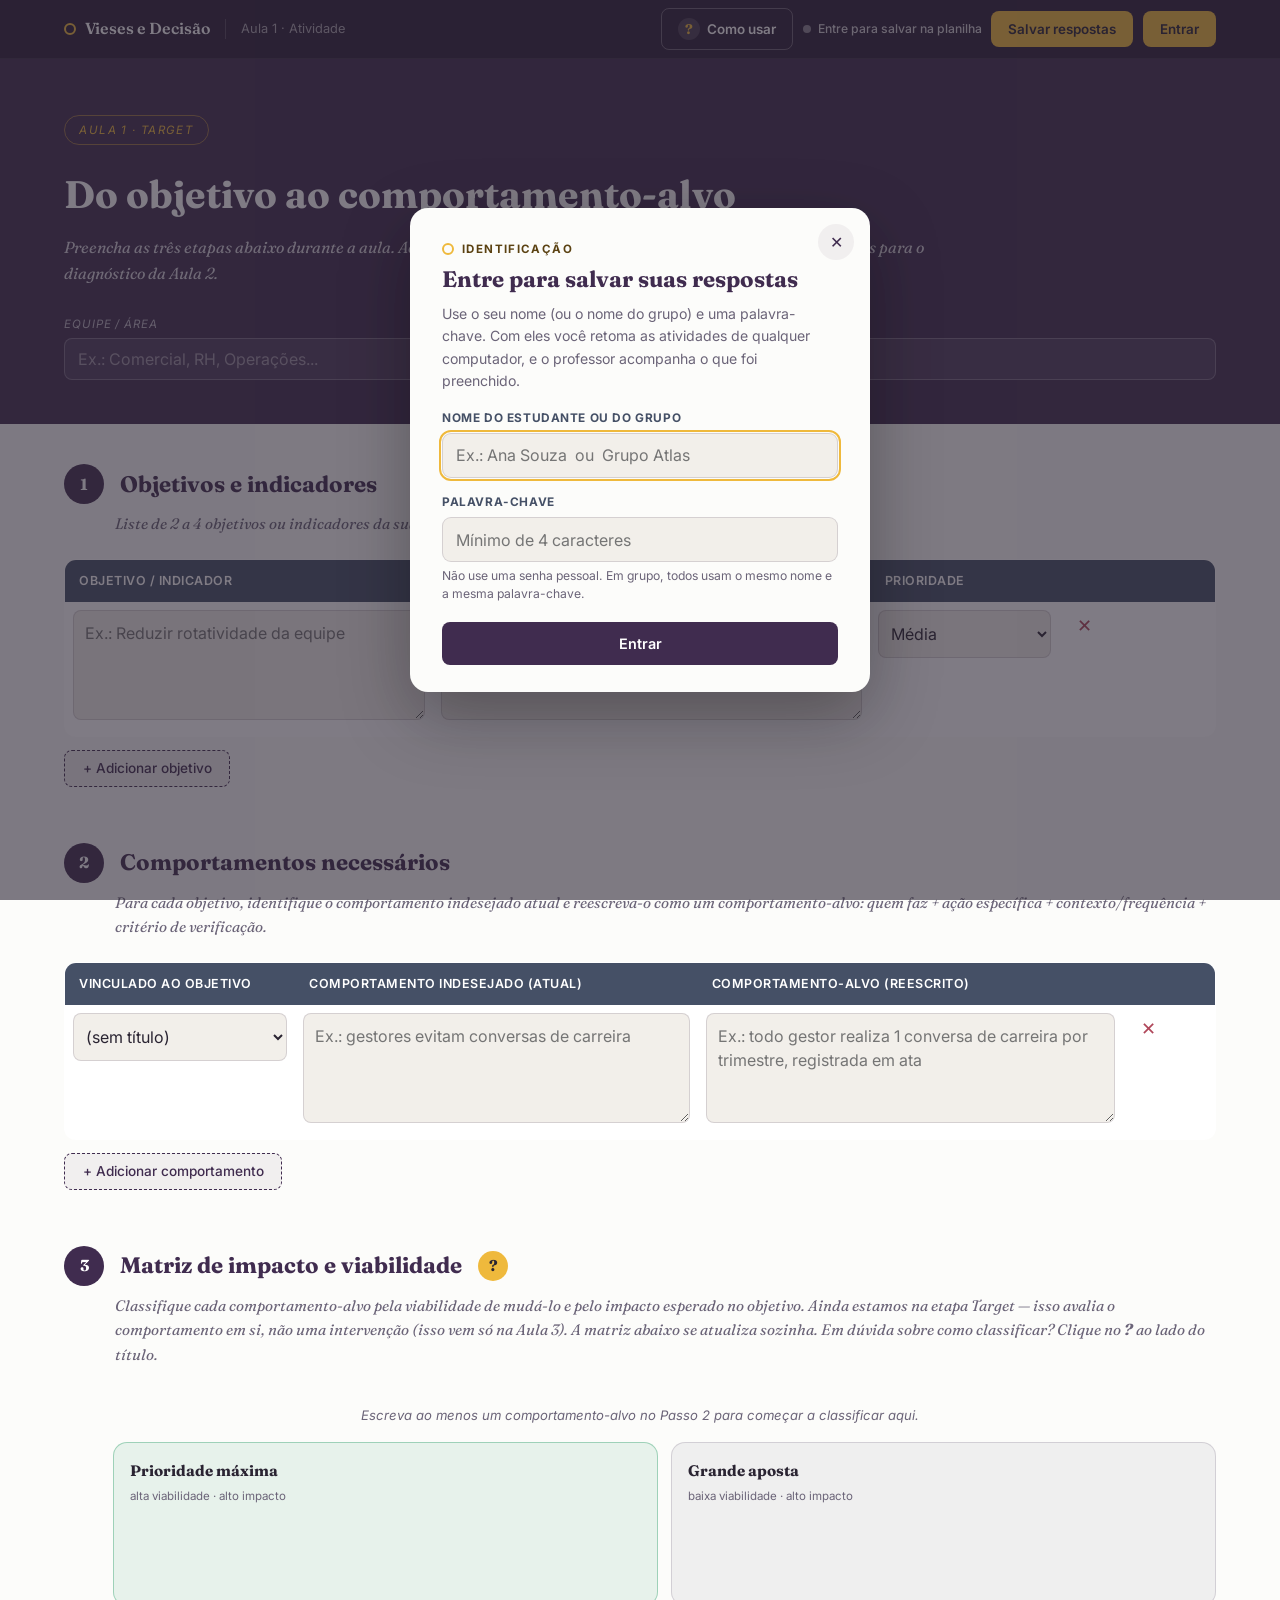
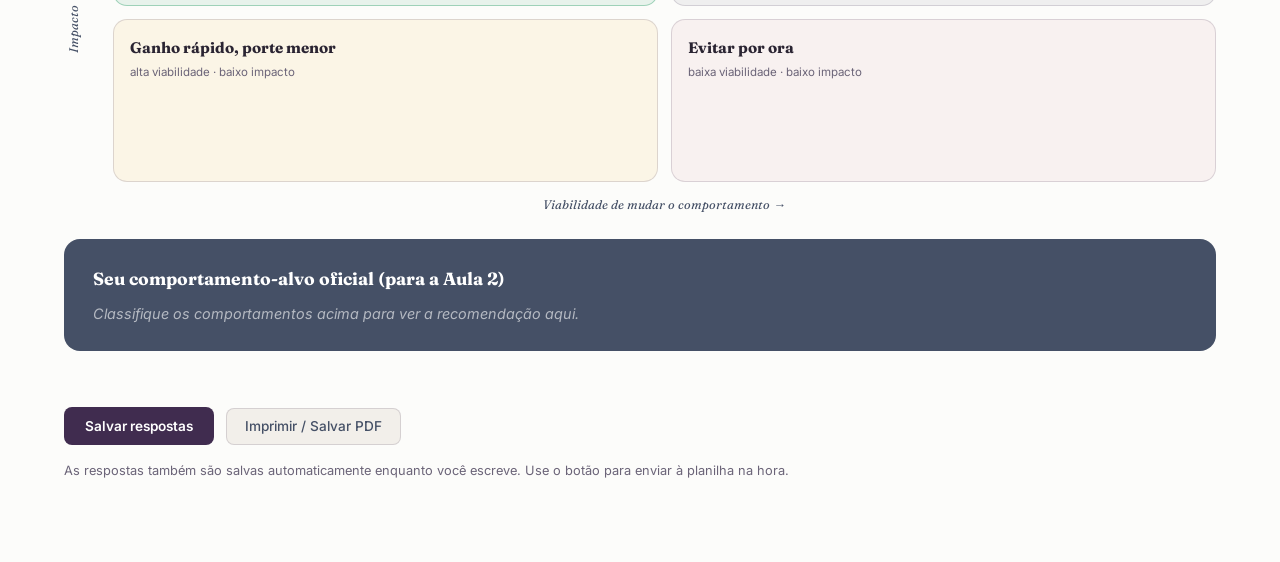
==== commit b828bccc: "Visual: trilha em colunas com distinção leitura/atividade, vieses na primeira dobra, guia de uso na " ====
--- a/atividades/aula-1-comportamento-alvo.html
+++ b/atividades/aula-1-comportamento-alvo.html
@@ -73,7 +73,7 @@
   textarea, select {
     width: 100%; border: 1px solid var(--border); border-radius: 8px; padding: 0.6rem 0.7rem;
     font-family: 'Inter', sans-serif; font-size: 16px; color: var(--texto); background: var(--fundo-alt);
-    resize: vertical; min-height: 48px; line-height: 1.45;
+    resize: vertical; min-height: 110px; line-height: 1.5;
   }
   select { min-height: 48px; padding: 0.6rem 0.5rem; }
   textarea:focus, select:focus, input:focus { outline: 2px solid var(--amarelo); outline-offset: 1px; }
@@ -255,6 +255,13 @@
     .btn-ajuda { width: 40px; height: 40px; font-size: 1.05rem; }
     .modal-fechar { width: 40px; height: 40px; }
   }
+
+  /* ajustes do portal: largura, caixas de texto maiores e botão salvar */
+  .page, header.hero .hero-inner { max-width: var(--vd-largura, 1200px); }
+  header.hero p { max-width: 860px; }
+  .btn-salvar { background: var(--roxo); color: var(--branco); font-weight: 600; padding: 0.7rem 1.3rem; }
+  .btn-salvar:disabled { opacity: 0.7; cursor: default; transform: none; }
+  textarea { overflow: hidden; }
 </style>
 </head>
 <body>
@@ -338,12 +345,9 @@
   </section>
 
   <div class="barra-acoes no-print">
-    <button class="btn-primary" onclick="imprimirDocumento()">Imprimir / Salvar PDF</button>
-    <button class="btn-ghost" onclick="exportarJSON()">Baixar cópia (.json)</button>
-    <label class="btn-ghost" style="display:inline-flex;align-items:center;cursor:pointer;">Restaurar cópia (.json)
-      <input type="file" accept=".json" onchange="importarJSON(event)" style="display:none">
-    </label>
-    <span class="nota-backup">Suas respostas são salvas automaticamente. A cópia em .json é opcional, apenas um backup extra.</span>
+    <button type="button" class="btn-salvar" data-vd-salvar>Salvar respostas</button>
+    <button type="button" class="btn-ghost" onclick="imprimirDocumento()">Imprimir / Salvar PDF</button>
+    <span class="nota-backup">As respostas também são salvas automaticamente enquanto você escreve. Use o botão para enviar à planilha na hora.</span>
   </div>
 
 </div>
@@ -649,35 +653,6 @@
 window.addEventListener('beforeprint', ajustarParaImpressao);
 window.addEventListener('afterprint', restaurarAposImpressao);
 
-/* ======= Cópia de segurança em arquivo ======= */
-function exportarJSON() {
-  const s = VD.sessao();
-  const dados = Object.assign({ ferramenta: 'aula1', nome: s ? s.nome : '', turma: s ? s.turma : '' }, coletar(), { exportadoEm: new Date().toISOString() });
-  const blob = new Blob([JSON.stringify(dados, null, 2)], { type: 'application/json' });
-  const url = URL.createObjectURL(blob);
-  const a = document.createElement('a');
-  const nomeArq = (dados.nome || 'aula1').toLowerCase().normalize('NFD').replace(/[̀-ͯ]/g, '').replace(/[^a-z0-9]+/g,'-');
-  a.href = url; a.download = `comportamento-alvo-${nomeArq}.json`;
-  document.body.appendChild(a); a.click(); document.body.removeChild(a);
-  URL.revokeObjectURL(url);
-}
-function importarJSON(event) {
-  const file = event.target.files[0];
-  if (!file) return;
-  const reader = new FileReader();
-  reader.onload = (e) => {
-    try {
-      const dados = JSON.parse(e.target.result);
-      if (!confirm('Substituir as respostas atuais pelas do arquivo?')) return;
-      aplicar(dados);
-      ctl.salvarAgora();
-    } catch (err) {
-      alert('Não foi possível ler este arquivo. Verifique se é um .json exportado por esta mesma ferramenta.');
-    }
-  };
-  reader.readAsText(file);
-  event.target.value = '';
-}
 
 /* ======= Salvamento automático (planilha + navegador) ======= */
 const ctl = VD.ferramenta({
--- a/assets/css/portal.css
+++ b/assets/css/portal.css
@@ -20,6 +20,7 @@
   --vd-erro: #b0475a;
   --vd-display: 'Fraunces', Georgia, serif;
   --vd-body: 'Inter', -apple-system, 'Segoe UI', sans-serif;
+  --vd-largura: 1200px;
 }
 
 /* ---------- Barra superior ---------- */
@@ -30,7 +31,7 @@
   border-bottom: 1px solid rgba(255,255,255,0.08);
 }
 .vd-topbar-inner {
-  max-width: 980px; margin: 0 auto; padding: 0 1.5rem; height: 58px;
+  max-width: var(--vd-largura); margin: 0 auto; padding: 0 1.5rem; height: 58px;
   display: flex; align-items: center; justify-content: space-between; gap: 1rem;
 }
 .vd-left { display: flex; align-items: center; gap: 0.9rem; min-width: 0; }
@@ -45,6 +46,13 @@
   padding-left: 0.9rem; border-left: 1px solid rgba(255,255,255,0.18);
 }
 .vd-right { display: flex; align-items: center; gap: 0.6rem; flex-shrink: 0; position: relative; }
+.vd-ajuda { padding: 0.45rem 0.8rem 0.45rem 0.45rem; font-size: 0.8rem; }
+.vd-ajuda-ico {
+  width: 22px; height: 22px; border-radius: 50%; background: rgba(255,255,255,0.14); color: var(--vd-amarelo);
+  display: inline-flex; align-items: center; justify-content: center; font-family: var(--vd-display); font-weight: 700; font-size: 0.85rem;
+}
+.vd-salvar { padding: 0.5rem 0.9rem; font-size: 0.8rem; }
+.vd-salvar[hidden] { display: none; }
 
 /* botões próprios do portal — redefinem tudo para não herdar o CSS das ferramentas */
 .vd-btn {
@@ -119,6 +127,17 @@
   max-height: 92vh; overflow-y: auto; padding: 2rem 2rem 1.7rem; position: relative;
   box-shadow: 0 24px 70px rgba(0,0,0,0.3);
 }
+.vd-modal-box.vd-largo { max-width: 680px; }
+.vd-guia { list-style: none; margin: 0.4rem 0 0; padding: 0; display: flex; flex-direction: column; gap: 0.6rem; }
+.vd-guia-item { display: flex; gap: 0.9rem; align-items: flex-start; background: #fff; border: 1px solid var(--vd-border); border-radius: 12px; padding: 0.85rem 1rem; }
+.vd-guia-ico {
+  width: 30px; height: 30px; border-radius: 50%; background: var(--vd-roxo); color: var(--vd-amarelo); flex-shrink: 0;
+  display: flex; align-items: center; justify-content: center; font-family: var(--vd-display); font-weight: 700; font-size: 0.9rem;
+}
+.vd-guia-item > div > strong { display: block; color: var(--vd-roxo); font-size: 0.92rem; margin-bottom: 0.15rem; }
+.vd-guia-item p { margin: 0 !important; font-size: 0.85rem !important; }
+.vd-cor { font-size: 1rem; }
+.vd-cor.ok { color: #2f8f5f; } .vd-cor.pend { color: #c99319; } .vd-cor.erro { color: #d0485f; }
 .vd-modal-x {
   position: absolute; top: 1rem; right: 1rem; width: 36px; height: 36px; border-radius: 50%; border: none;
   background: var(--vd-roxo-tint); color: var(--vd-roxo); font-size: 1rem; cursor: pointer; padding: 0; min-height: 0; transform: none !important;
@@ -186,6 +205,11 @@
   .vd-topbar-inner { padding: 0 1rem; gap: 0.5rem; }
   .vd-status .vd-status-txt { display: none; }
   .vd-user { max-width: 150px; }
+  .vd-ajuda-txt { display: none; }
+  .vd-ajuda { padding: 0.4rem; }
+  .vd-salvar { padding: 0.5rem 0.7rem; }
+  .vd-user-nome { display: none; }
+  .vd-user { padding: 0.3rem; }
 }
 @media (max-width: 400px) {
   .vd-brand-txt { display: none; }
